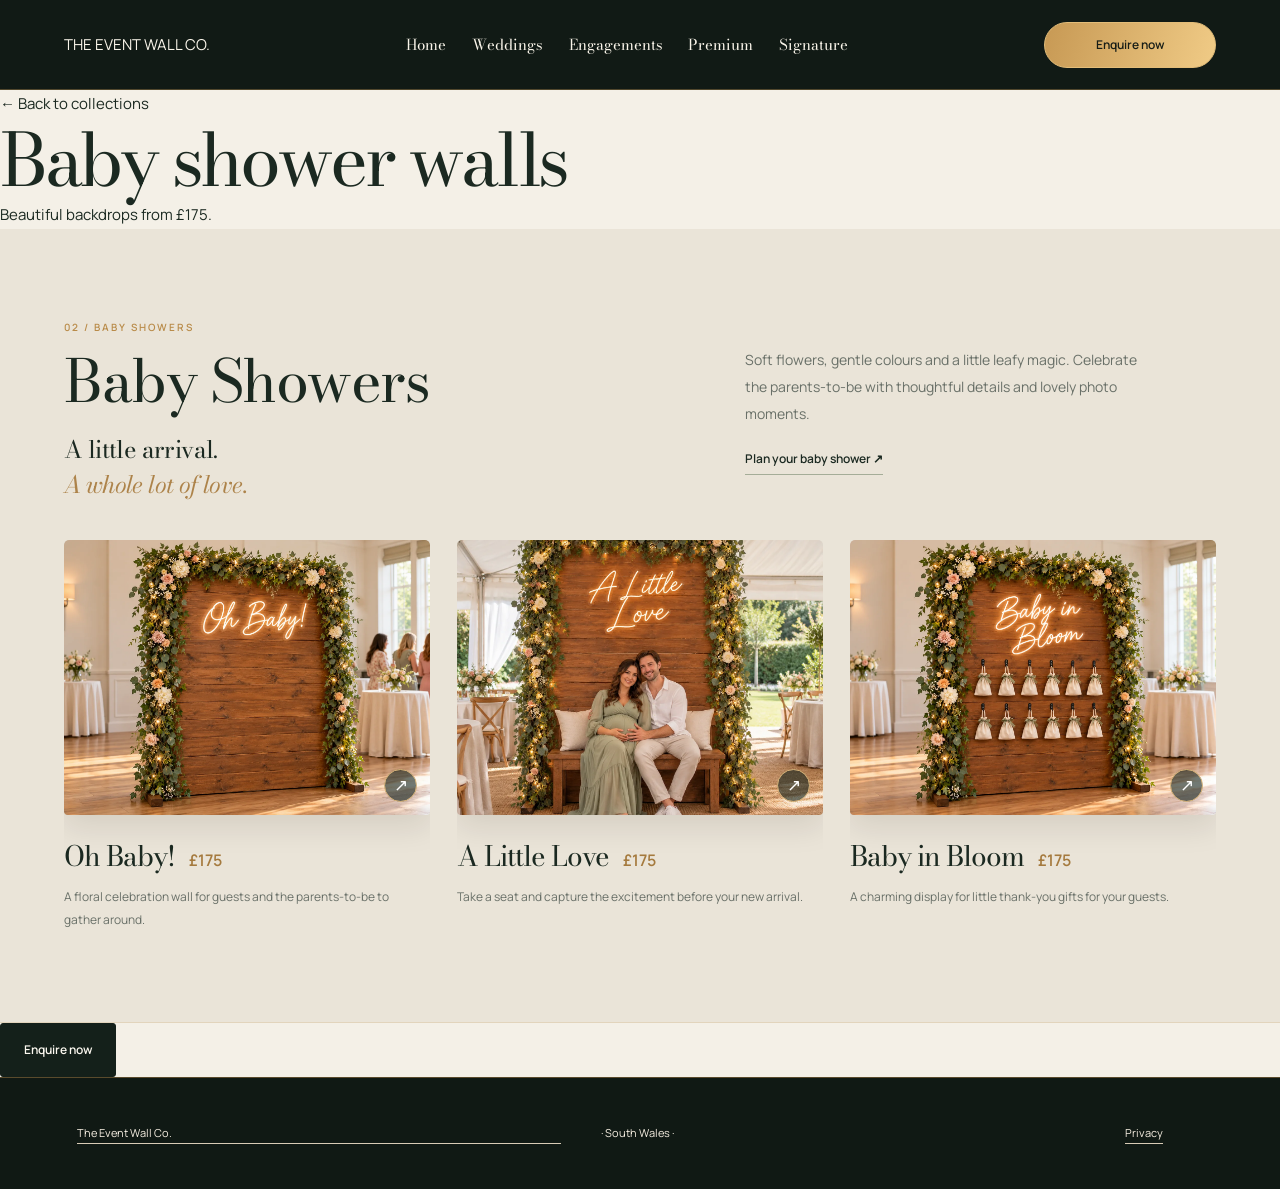
==== baby-showers.html @ c4bf8d91 "Add baby shower collection page" ====
<!DOCTYPE html>
<html lang="en-GB"><head><meta charset="utf-8"><meta name="viewport" content="width=device-width,initial-scale=1"><title>Baby Shower Walls | The Event Wall Co.</title><meta name="description" content="South Wales event decoration and styling. Discover timber celebration backdrops, champagne walls and bench photo corners for weddings, engagements and baby showers."><meta name="theme-color" content="#101714"><meta property="og:title" content="The Event Wall Co"><meta property="og:description" content="A backdrop to your best moments. Explore our celebration wall collection."><meta property="og:type" content="website"><meta property="og:image" content="/assets/champagne-wall.webp"><link rel="icon" href="/favicon.svg" type="image/svg+xml"><link rel="preload" href="/assets/fonts/bodoni-normal.woff2" as="font" type="font/woff2" crossorigin><link rel="preload" href="/assets/fonts/manrope-normal-400.woff2" as="font" type="font/woff2" crossorigin><link rel="stylesheet" href="/fonts.css"><link rel="stylesheet" href="/style.css"><script src="/app.js" defer></script></head>
<body><header><a class="brand" href="/">THE EVENT WALL CO.</a><nav><a href="/">Home</a><a href="/weddings.html">Weddings</a><a href="/engagements.html">Engagements</a><a href="/premium.html">Premium</a><a href="/signature.html">Signature</a></nav><a class="button small" href="/#enquire">Enquire now</a></header><main id="main"><div class="collection-page-heading"><a href="/">← Back to collections</a><h1>Baby shower walls</h1><p>Beautiful backdrops from £175.</p></div><section class="event-section section" id="baby-showers" aria-labelledby="baby-showers-title"><div class="event-intro"><div><p class="eyebrow">02 / BABY SHOWERS</p><h2 id="baby-showers-title">Baby Showers</h2><p class="event-tagline">A little arrival.<br><em>A whole lot of love.</em></p></div><div class="event-description"><p>Soft flowers, gentle colours and a little leafy magic. Celebrate the parents-to-be with thoughtful details and lovely photo moments.</p><a class="text-link occasion-enquire" href="/#enquire" data-occasion="Baby shower">Plan your baby shower <span aria-hidden="true">↗︎</span></a></div></div><div class="occasion-photos"><article class="occasion-card"><button class="photo-button" data-image="oh-baby-backdrop.webp" data-caption="Oh Baby! · Baby Showers design concept" aria-label="Enlarge Oh Baby!"><img src="/assets/oh-baby-backdrop.webp" width="1448" height="1086" loading="lazy" alt="Oh Baby illuminated sign on a floral timber baby shower backdrop"><span class="zoom" aria-hidden="true">↗︎</span></button><h3>Oh Baby! <span class="classic-card-price">£175</span></h3><p>A floral celebration wall for guests and the parents-to-be to gather around.</p></article><article class="occasion-card"><button class="photo-button" data-image="a-little-love-bench.webp" data-caption="A Little Love · Baby Showers design concept" aria-label="Enlarge A Little Love"><img src="/assets/a-little-love-bench.webp" width="1448" height="1086" loading="lazy" alt="Expectant parents seated in front of the A Little Love bench backdrop"><span class="zoom" aria-hidden="true">↗︎</span></button><h3>A Little Love <span class="classic-card-price">£175</span></h3><p>Take a seat and capture the excitement before your new arrival.</p></article><article class="occasion-card"><button class="photo-button" data-image="baby-in-bloom-favour-wall.webp" data-caption="Baby in Bloom · Baby Showers design concept" aria-label="Enlarge Baby in Bloom"><img src="/assets/baby-in-bloom-favour-wall.webp" width="1448" height="1086" loading="lazy" alt="Baby in Bloom timber favour wall with cream bags hanging from hooks"><span class="zoom" aria-hidden="true">↗︎</span></button><h3>Baby in Bloom <span class="classic-card-price">£175</span></h3><p>A charming display for little thank-you gifts for your guests.</p></article></div><p class="swipe-note">Swipe to explore the designs <span aria-hidden="true">→</span></p></section>
<div class="collection-bottom"><a class="button" href="/#enquire">Enquire now</a></div></main><footer><a href="/">The Event Wall Co.</a> · South Wales · <a href="/privacy.html">Privacy</a></footer><dialog id="lightbox" aria-label="Image preview"><button class="close-lightbox">Close ×</button><img id="lightbox-image" alt=""><p id="lightbox-caption"></p></dialog></body></html>
---- fonts.css ----
@font-face{font-family:'Cormorant Garamond';font-style:italic;font-weight:500;font-display:swap;src:url('/assets/fonts/cormorant-italic-500.woff2') format('woff2')}
@font-face{font-family:'Cormorant Garamond';font-style:normal;font-weight:500;font-display:swap;src:url('/assets/fonts/cormorant-normal-500.woff2') format('woff2')}
@font-face{font-family:'Manrope';font-style:normal;font-weight:400;font-display:swap;src:url('/assets/fonts/manrope-normal-400.woff2') format('woff2')}
@font-face{font-family:'Manrope';font-style:normal;font-weight:600;font-display:swap;src:url('/assets/fonts/manrope-normal-600.woff2') format('woff2')}
@font-face{font-family:'Bodoni Moda';font-style:italic;font-weight:400;font-display:swap;src:url('/assets/fonts/bodoni-italic.woff2') format('woff2')}
@font-face{font-family:'Bodoni Moda';font-style:normal;font-weight:400;font-display:swap;src:url('/assets/fonts/bodoni-normal.woff2') format('woff2')}
---- style.css ----
:root{--cream:#faf7f1;--paper:#fffdf9;--green:#233b30;--ink:#293c32;--muted:#657064;--gold:#9a8056;--line:#dedbce;--sage:#eef0e8;--serif:'Bodoni Moda',Georgia,serif;--sans:'Manrope',Arial,sans-serif}*{box-sizing:border-box}html{scroll-behavior:smooth;scroll-padding-top:100px}body{margin:0;color:var(--ink);background:var(--cream);font:15px/1.85 var(--sans);-webkit-font-smoothing:antialiased}h1,h2,h3,p{margin:0}h1,h2,h3{font-family:var(--serif);font-weight:400;line-height:1.14;letter-spacing:-.045em}h1{font-size:clamp(56px,5.7vw,83px)}h2{font-size:clamp(42px,4.3vw,62px)}h3{font-size:29px;letter-spacing:-.035em}em{font-weight:400;color:#6f795c}a{color:inherit;text-decoration:none}button,input,select,textarea{font:inherit}button{cursor:pointer}img{display:block;width:100%;height:100%;object-fit:cover}a,button,input,select,textarea,summary{touch-action:manipulation}a:focus-visible,button:focus-visible,input:focus-visible,select:focus-visible,textarea:focus-visible,summary:focus-visible{outline:2px solid var(--gold);outline-offset:5px}button:disabled{cursor:wait;opacity:.65}[hidden]{display:none!important}.skip{position:absolute;top:-100px;left:10px;padding:12px;background:var(--paper);z-index:20}.skip:focus{top:10px}
header{height:104px;padding:0 5%;display:flex;align-items:center;justify-content:space-between;gap:25px;border-bottom:1px solid var(--line)}.brand{display:inline-flex;flex-direction:column;line-height:1;min-width:145px}.brand-top{font-size:10px;letter-spacing:4.3px;font-weight:600;margin-bottom:8px}.brand-bottom{font:400 28px/1 var(--serif);letter-spacing:.035em}.brand-dot{color:var(--gold)}header nav{display:flex;gap:26px;font-size:12px}header nav a{padding:10px 0;position:relative}header nav a:after{position:absolute;bottom:3px;left:0;content:'';height:1px;background:var(--gold);width:0;transition:width .2s}header nav a:hover:after{width:100%}.button{display:inline-flex;align-items:center;justify-content:space-between;gap:28px;padding:17px 23px;border:1px solid var(--green);background:var(--green);color:var(--paper);font-size:12px;font-weight:600;line-height:1.5;min-height:52px;transition:background .2s,transform .2s}.button:hover{background:#415543;border-color:#415543;transform:translateY(-1px)}.button span{font-size:18px;font-family:Arial,sans-serif}.button.small{padding:13px 18px;min-height:46px;gap:20px}.menu-button{display:none;background:transparent;border:1px solid var(--line);padding:9px 13px;color:var(--ink);font-size:12px}.text-link{font:600 12px/1.8 var(--sans);border:0;border-bottom:1px solid #a5ad98;background:transparent;padding:0 0 4px;display:inline-block}.text-link:hover{color:var(--gold);border-color:var(--gold)}#mobile-nav{padding:12px 6%;border-bottom:1px solid var(--line);background:var(--paper)}#mobile-nav a{display:block;padding:11px 0;border-bottom:1px solid #ede9df;font-size:13px}
.hero{max-width:1600px;margin:auto;display:grid;grid-template-columns:1.04fr 1fr;align-items:center;gap:5%;padding:55px 5% 70px;min-height:720px}.hero-copy{min-width:0}.hero-heading{display:contents}.eyebrow{font:600 10px/1.8 var(--sans);letter-spacing:.18em;color:var(--gold);margin-bottom:22px}.eyebrow span{display:inline-block;background:var(--gold);width:5px;height:5px;border-radius:50%;margin-right:7px;vertical-align:2px}.intro{max-width:475px;margin-top:27px;color:var(--muted);font-size:14px;line-height:1.95}.intro-lead{font-size:16px;line-height:1.7;color:var(--ink);margin-bottom:17px}.hero-actions{display:flex;align-items:center;gap:24px;flex-wrap:wrap;margin-top:28px}.hero-location{font-size:9px;letter-spacing:.17em;color:var(--muted);margin-top:34px}.hero-location span{margin:0 12px;color:var(--gold)}.hero-picture{position:relative;height:620px;padding:10px;border:1px solid #c8bd9f;border-radius:110px 2px 2px 2px}.hero-picture>img{object-position:65% center;border-radius:100px 0 0 0}.image-note{position:absolute;bottom:20px;left:20px;color:#fffdf8;background:#20362bbd;padding:5px 8px;font-size:9px;line-height:1.5}.hero-stamp{position:absolute;bottom:42px;left:-45px;width:152px;height:152px;background:var(--cream);border:1px solid var(--gold);outline:7px solid var(--cream);border-radius:50%;display:flex;flex-direction:column;align-items:center;justify-content:center;text-align:center;font:22px/1.25 var(--serif);transform:rotate(-7deg)}.hero-stamp span{font:600 6px/1 var(--sans);letter-spacing:.13em;color:var(--gold);margin:12px 0}.ribbon{padding:19px 5%;background:var(--green);color:#e6e8dc;display:flex;justify-content:center;align-items:center;gap:45px;font-size:11px;letter-spacing:.04em}.ribbon span:nth-child(even){font-size:20px;color:#c8b589}.occasion-jumps{padding:25px 6%;display:flex;align-items:center;justify-content:center;gap:28px;border-bottom:1px solid var(--line);font-size:12px}.occasion-jumps>span{font-size:9px;letter-spacing:.16em;color:var(--gold);margin-right:8px}.occasion-jumps a{border-bottom:1px solid transparent;padding-bottom:3px}.occasion-jumps a:hover{border-color:var(--gold)}
.section{padding:85px 6%;max-width:1600px;margin:auto}.event-section{border-bottom:1px solid var(--line)}#baby-showers{background:var(--sage);max-width:none}.event-intro{display:grid;grid-template-columns:1.25fr 1fr;gap:8%;align-items:center;margin-bottom:38px}.event-intro .eyebrow{margin-bottom:14px}.event-intro h2{font-size:clamp(45px,4.7vw,67px)}.event-tagline{font:400 24px/1.45 var(--serif);letter-spacing:-.025em;margin-top:19px}.event-description>p{font-size:14px;color:var(--muted);line-height:1.95;max-width:410px}.event-description .text-link{margin-top:21px}.occasion-photos{display:grid;grid-template-columns:repeat(3,minmax(0,1fr));gap:27px}.occasion-card{min-width:0}.photo-button{position:relative;display:block;width:100%;padding:0;border:0;background:#e4e3d9;aspect-ratio:4/3;overflow:hidden;text-align:left}.photo-button img{transition:transform .65s}.photo-button:hover img{transform:scale(1.035)}.zoom{position:absolute;right:13px;bottom:13px;width:33px;height:33px;display:grid;place-items:center;border:1px solid #ffffffaa;color:#fff;background:#233b303b;font:17px Arial;border-radius:50%}.occasion-card h3{font-size:28px;margin-top:23px;line-height:1.3}.occasion-card>p{font-size:12px;line-height:1.9;color:var(--muted);margin-top:12px;max-width:350px}.swipe-note{display:none}.other-events{display:grid;grid-template-columns:1.1fr 1fr;gap:8%;align-items:center}.other-photo .photo-button{aspect-ratio:1.25}.other-copy>p:not(.eyebrow){font-size:14px;color:var(--muted);margin-top:22px}.other-copy .text-link{margin-top:25px}.other-copy p.occasion-footnote{font-size:10px;line-height:1.9}.shared-concept-note{font-size:10px;color:var(--muted);padding:0 6% 24px;max-width:1600px;margin:auto}
.pricing{background:#f0ede4;max-width:none;border-top:1px solid var(--line);border-bottom:1px solid var(--line)}.pricing-heading{text-align:center;max-width:660px;margin:0 auto 45px}.pricing-heading .eyebrow{margin-bottom:20px}.pricing-heading>p:last-child{font-size:14px;color:var(--muted);max-width:475px;margin:24px auto 0}.price-grid{display:grid;grid-template-columns:repeat(3,minmax(0,1fr));gap:20px;max-width:1240px;margin:auto}.price-card{background:var(--cream);padding:34px 28px 28px;border:1px solid #d6ceba;display:flex;align-items:flex-start;flex-direction:column}.price-card .eyebrow{font-size:9px;margin-bottom:20px;letter-spacing:.13em}.price-card h3{font-size:32px}.price{font:400 79px/1.4 var(--serif);letter-spacing:-.06em;margin:8px 0 0}.price>span{font-size:35px;vertical-align:17px;letter-spacing:0;margin-right:7px}.price-card>p:not(.eyebrow):not(.price){font-size:12px;color:var(--muted);margin:5px 0 25px}.price-card .button{width:100%;margin-top:auto;font-size:11px;padding:14px 15px;gap:12px}.price-card.featured{border-color:var(--gold);box-shadow:inset 0 4px 0 var(--gold)}.champagne-package{display:grid;grid-template-columns:1fr 1fr;max-width:1240px;margin:26px auto 0;background:var(--green);color:var(--paper)}.champagne-image{min-height:440px}.champagne-image img{object-position:center}.champagne-copy{padding:40px 45px;align-self:center}.champagne-copy .eyebrow{color:#ccb98b;margin-bottom:18px}.champagne-copy h3{font-size:38px}.champagne-price{font:45px/1.4 var(--serif);margin-top:13px}.champagne-price>span{font:12px var(--sans);color:#c4ccb9;margin-left:10px;letter-spacing:.03em}.champagne-copy ul{padding:15px 0 0;margin:0;list-style:none}.champagne-copy li{font-size:13px;padding:5px 0;color:#e2e6d9}.champagne-copy li:before{content:'✓';margin-right:12px;color:#d8c595}.upgrade-note{font-size:11px;color:#c8d1bf;margin:16px 0 22px}.champagne-copy .button{background:var(--cream);color:var(--green);border-color:var(--cream);font-size:11px;gap:18px}.champagne-copy .button:hover{background:#e2dfd0}.pricing-note{font-size:11px;line-height:1.9;color:var(--muted);max-width:940px;margin:23px auto 0;text-align:center}.power-note{max-width:880px;margin:32px auto 0;display:flex;gap:20px;align-items:center;border-top:1px solid #cfc8b7;padding:24px 10px 0}.power-icon{font:37px var(--serif);color:var(--gold)}.power-note p{font-size:12px;line-height:1.9;color:var(--muted)}.power-note strong{display:block;font-size:13px;font-weight:600;color:var(--ink);margin-bottom:3px}
.details{display:grid;grid-template-columns:1fr 1.1fr;gap:8%}.details>div>p:not(.eyebrow){max-width:350px;color:var(--muted);font-size:13px;margin-top:25px}.faq{border-top:1px solid var(--line)}details{padding:19px 0;border-bottom:1px solid var(--line)}summary{display:flex;align-items:center;justify-content:space-between;gap:20px;list-style:none;font-size:13px;line-height:1.7;cursor:pointer}summary:after{content:'+';font:21px var(--serif);color:var(--gold)}summary::-webkit-details-marker{display:none}details[open] summary:after{content:'−'}details p{padding:13px 24px 0 0;color:var(--muted);font-size:12px;line-height:1.95}
.enquiry{background:var(--green);color:var(--cream);max-width:none;display:grid;grid-template-columns:1fr 1fr;gap:10%}.enquiry .eyebrow{color:#c3ad7f}.enquiry h2{font-size:clamp(43px,4.5vw,65px)}.enquiry h2 em{color:#c5cda9}.enquiry-copy>p:not(.eyebrow){font-size:13px;color:#c6cfbd;max-width:350px;margin-top:25px}.email-link{display:inline-block;color:var(--cream);font-size:17px;border-bottom:1px solid #9cac8b;margin-top:26px;overflow-wrap:anywhere}.social-link{display:block;color:#c6cfbd;font-size:10px;margin-top:30px}.social-link strong{font-weight:400;color:var(--cream);font-size:14px;display:block;margin-top:5px}.enquiry-copy p.enquiry-note{font-size:11px;max-width:300px;margin-top:28px}.form-row{display:grid;grid-template-columns:1fr 1fr;gap:18px}label{display:block;margin-bottom:18px;font-size:12px;line-height:1.8}label>span{font-size:10px;opacity:.75}input,select,textarea{width:100%;margin-top:7px;padding:12px 13px;min-height:48px;line-height:1.5;border:1px solid #6d7d68;border-radius:0;background:#ffffff08;color:var(--paper);font-size:14px}select option{background:var(--cream);color:var(--ink)}textarea{resize:vertical}input::placeholder,textarea::placeholder{color:#c6cebebf}input[type=date]{color-scheme:dark}form .button{width:100%;background:var(--cream);border-color:var(--cream);color:var(--green);margin-top:3px}form .button:hover{background:#e7e5d7}.form-help{font-size:10px;color:#c1ccb8;line-height:1.8;margin-top:14px}.form-help a,#form-fallback a{text-decoration:underline;text-underline-offset:3px}.form-trap{position:absolute!important;left:-10000px!important;width:1px!important;height:1px!important;overflow:hidden!important}#form-status{padding:14px 16px;margin-top:18px;font-size:13px;line-height:1.8;border:1px solid #93a68a;background:#ffffff0c;color:var(--paper)}#form-status.success{border-color:#c0d5a2}#form-status.error{border-color:#e4bd9e}#form-fallback{font-size:12px;margin-top:12px;color:#dbe4d0}
footer{padding:45px 6%;display:grid;grid-template-columns:1fr 1fr auto auto;align-items:center;gap:25px 40px;font-size:11px}footer p{color:var(--muted)}footer p span{font-size:10px}footer>a:not(.brand){border-bottom:1px solid var(--line)}.copyright{font-size:9px;grid-column:4;grid-row:1/3}.footer-contact{grid-column:2;grid-row:2;font-size:10px;overflow-wrap:anywhere}.footer-contact a{border-bottom:1px solid var(--line)}.mobile-enquire{display:none}dialog{border:1px solid #b4a581;background:var(--cream);color:var(--ink);padding:48px 18px 18px;max-width:94vw;width:1100px;max-height:94dvh}dialog::backdrop{background:#10221bea}dialog img{height:auto;max-height:76dvh;object-fit:contain}dialog p{font-size:12px;padding-top:12px}.close-lightbox{position:absolute;right:18px;top:11px;border:0;background:transparent;color:var(--ink);padding:4px;font-size:12px}
@media(min-width:1600px){.occasion-jumps,.ribbon{padding-left:12%;padding-right:12%}}
@media(max-width:1100px){header{gap:18px;padding:0 4%}header nav{gap:17px;font-size:11px}.button.small{font-size:11px;gap:14px}.hero{gap:4%;padding-left:5%;padding-right:5%}.hero-picture{height:650px}.hero h1{font-size:61px}.hero-stamp{width:126px;height:126px;font-size:20px;left:-25px}.hero-actions{gap:18px}.hero-actions .text-link{font-size:11px}.occasion-jumps{gap:19px;font-size:11px}.section{padding:70px 5%}.event-intro h2{font-size:51px}.price-card{padding:28px 20px}.price-card .button{font-size:10px}.champagne-copy{padding:32px}.champagne-copy h3{font-size:31px}.champagne-copy .button{font-size:10px}.occasion-card h3{font-size:26px}}
@media(max-width:1000px){header{height:86px;padding:0 6%}header nav,header>.button{display:none}.menu-button{display:block}}
@media(max-width:760px){
html{scroll-padding-top:25px}body{font-size:14px;padding-bottom:85px}.brand{min-width:130px}.brand-top{font-size:9px;letter-spacing:3.7px}.brand-bottom{font-size:25px}header{height:83px}.section{padding:56px 6%}
h2{font-size:39px;line-height:1.2}h3{font-size:27px}.eyebrow{font-size:9px;letter-spacing:.15em}.hero{display:block;min-height:0;padding:0 0 32px}.hero-picture{display:none}.hero-heading{display:flex;flex-direction:column;justify-content:space-between;min-height:465px;padding:27px 6% 33px;background:linear-gradient(180deg,#15271a66 0%,#15271a0a 30%,#15271a55 58%,#12251beb 100%),url('/assets/champagne-wall.webp') 64% center/cover no-repeat;color:var(--paper)}.hero-heading .eyebrow{font-size:8px;letter-spacing:.13em;color:#f7f4eb;max-width:290px;line-height:1.9;margin:0;text-shadow:0 1px 5px #1a2d20}.hero-heading .eyebrow span{background:#d2c08e}.hero .hero-heading h1{font-size:clamp(39px,10vw,55px);line-height:1.15;letter-spacing:-.05em;margin-top:185px;text-shadow:0 2px 12px #0005}.hero-heading h1 em{color:#e1dfc5}.intro{margin:26px 6% 0;max-width:none;font-size:13px;line-height:1.95}.intro-lead{font-size:15px;line-height:1.8;margin-bottom:16px}.hero-actions{margin:25px 6% 0;gap:21px}.button{font-size:12px;padding:16px 21px;min-height:52px}.hero-actions .text-link{font-size:11px}.hero-location{margin:26px 6% 0;font-size:8px;letter-spacing:.12em}.ribbon{padding:17px 6%;gap:15px;font-size:9px;letter-spacing:0;justify-content:center}.ribbon span:nth-child(n+4){display:none}.ribbon span:nth-child(even){font-size:16px}.occasion-jumps{padding:22px 6%;justify-content:flex-start;gap:11px 18px;flex-wrap:wrap;font-size:11px}.occasion-jumps>span{flex:0 0 100%;font-size:8px;margin:0}.occasion-jumps a{padding:2px 0;border-bottom:1px solid #c7c6b5}
.event-intro{display:block;margin-bottom:26px}.event-intro h2{font-size:43px;line-height:1.18}.event-tagline{font-size:22px;margin-top:16px;line-height:1.45}.event-description>p{font-size:13px;margin-top:21px;line-height:1.9}.event-description .text-link{font-size:11px;margin-top:18px}.occasion-photos{display:flex;gap:15px;overflow-x:auto;scroll-snap-type:x mandatory;padding-bottom:14px;scrollbar-width:thin;scrollbar-color:#9b987c transparent}.occasion-card{flex:0 0 91%;scroll-snap-align:start}.occasion-card .photo-button{aspect-ratio:4/3}.occasion-card h3{font-size:27px;margin-top:19px;line-height:1.3}.occasion-card>p{font-size:12px;margin-top:12px}.swipe-note{display:block;font-size:9px;color:var(--muted);margin-top:11px}.swipe-note span{margin-left:8px}.other-events{display:flex;flex-direction:column;align-items:stretch;gap:30px}.other-photo .photo-button{aspect-ratio:4/3}.other-copy>p:not(.eyebrow){font-size:13px}.other-copy p.occasion-footnote{font-size:10px}.shared-concept-note{padding:0 6% 23px;font-size:9px}
.pricing-heading{text-align:left;margin-bottom:31px}.pricing-heading h2{font-size:38px;line-height:1.2}.pricing-heading .eyebrow{font-size:8px}.pricing-heading>p:last-child{font-size:13px;line-height:1.9;margin-top:23px}.price-grid{grid-template-columns:1fr;gap:15px}.price-card{padding:25px;display:grid;grid-template-columns:1fr auto;gap:0 18px;align-items:center}.price-card .eyebrow{grid-column:1/-1;font-size:8px;margin-bottom:12px}.price-card h3{font-size:28px;grid-column:1}.price-card .price{grid-column:2;grid-row:2/4;font-size:58px;line-height:1.3;margin:0}.price>span{font-size:25px;vertical-align:10px;margin-right:3px}.price-card>p:not(.eyebrow):not(.price){grid-column:1;font-size:11px;margin:10px 0 19px}.price-card .button{grid-column:1/-1;font-size:11px;min-height:48px;padding:13px 16px}.champagne-package{grid-template-columns:1fr;margin-top:24px}.champagne-image{min-height:0;aspect-ratio:4/3}.champagne-copy{padding:28px 25px}.champagne-copy h3{font-size:30px}.champagne-copy .eyebrow{font-size:8px}.champagne-price{font-size:41px}.champagne-copy .button{font-size:11px;width:100%;padding:15px;gap:14px}.champagne-copy li{font-size:12px}.upgrade-note{font-size:11px}.pricing-note{text-align:left;font-size:10px;margin-top:21px}.power-note{gap:15px;align-items:flex-start;padding:22px 0 0;margin-top:25px}.power-note p{font-size:11px}.power-note strong{font-size:12px}.power-icon{font-size:28px}
.details{grid-template-columns:1fr;gap:29px}.details>div>p:not(.eyebrow){font-size:12px;margin-top:22px}summary{font-size:12px}details p{font-size:12px;line-height:1.9}.enquiry{grid-template-columns:1fr;gap:34px}.enquiry h2{font-size:42px;line-height:1.16}.enquiry-copy>p:not(.eyebrow){font-size:13px;max-width:none}.email-link{font-size:16px}.enquiry-copy p.enquiry-note{font-size:11px}.form-row{grid-template-columns:1fr;gap:0}label{font-size:12px}input,select,textarea{font-size:16px;min-height:50px}.form-help{font-size:10px}.form-help a{white-space:nowrap}#form-status{font-size:12px}footer{grid-template-columns:1fr 1fr;padding:35px 6%;gap:24px;font-size:10px}.copyright{grid-column:2;grid-row:2;font-size:8px}.footer-contact{grid-column:1/-1;grid-row:3;font-size:10px}.mobile-enquire{position:fixed;z-index:15;bottom:0;left:0;right:0;display:flex;align-items:center;justify-content:space-between;gap:20px;padding:12px 6% calc(12px + env(safe-area-inset-bottom));background:#faf7f1f7;border-top:1px solid #c9bfaa;box-shadow:0 -5px 25px #243b300b}.mobile-enquire>a:first-child{display:block;line-height:1.5}.mobile-enquire>a:first-child span{display:block;font-size:9px;color:var(--muted)}.mobile-enquire strong{display:block;font-size:13px;font-weight:600}.mobile-enquire .button{font-size:11px;min-height:43px;padding:12px 20px;gap:25px}.mobile-enquire .button span{font-size:17px}dialog{padding:45px 12px 14px}dialog p{font-size:10px}
}
@media(prefers-reduced-motion:reduce){html{scroll-behavior:auto}*{transition:none!important}}
@media(min-width:1101px){.hero h1{font-size:clamp(56px,5.1vw,74px)}}
@media(max-width:760px){html{scroll-padding-bottom:110px}#form-status,form .button{scroll-margin-bottom:110px}}

.footer-privacy{font-size:10px;grid-column:3;grid-row:2}.footer-privacy a{border-bottom:1px solid var(--line)}.privacy-page{padding-bottom:0}.privacy-content{max-width:940px;padding-top:65px}.privacy-content h1{font-size:clamp(45px,6vw,72px)}.privacy-date{margin-top:20px;color:var(--muted);font-size:12px}.privacy-content section{margin:35px 0}.privacy-content h2{font-size:29px;letter-spacing:-.025em;margin-bottom:15px}.privacy-content p{font-size:14px;line-height:1.95;margin-top:12px}.privacy-content a:not(.button){text-decoration:underline;text-underline-offset:3px;overflow-wrap:anywhere}.privacy-page footer{display:flex;flex-wrap:wrap;justify-content:space-between;border-top:1px solid var(--line)}@media(max-width:760px){.footer-privacy{grid-column:1;grid-row:2}.privacy-content{padding-top:40px}.privacy-content p{font-size:13px}.privacy-page header .text-link{font-size:10px}}

/* Optional enhanced standard-wall collection */
.styling-upgrades{margin:44px 0 38px;padding:clamp(26px,4vw,56px);background:#f1eee7;border:1px solid #dcd6c9}.styling-heading{max-width:740px}.styling-heading h3{font-family:var(--serif,Georgia,serif);font-weight:400;font-size:clamp(32px,4vw,54px);line-height:1.1;margin:12px 0 18px;color:#203a30}.styling-heading>p:not(.eyebrow){font-size:14px;line-height:1.85;color:#4d5950}.styling-heading .styling-surcharge{margin:20px 0 0;color:#243c30}.styling-surcharge strong{font-family:Georgia,serif;font-size:32px;font-weight:400}.styling-options{display:grid;grid-template-columns:repeat(4,minmax(0,1fr));gap:14px;margin:30px 0}.styling-option{min-width:0;background:#faf8f3;padding:20px 17px 22px;border:1px solid #ded9cf;min-height:195px}.styling-sample{display:flex;align-items:center;justify-content:center;width:60px;height:60px;margin-bottom:18px;border-radius:50%;font-size:29px;background:#e8dfd2;color:#79674c}.styling-option.feather .styling-sample{background:linear-gradient(135deg,#fff,#e8ddd2)}.styling-option.greenery .styling-sample{background:linear-gradient(135deg,#526f55,#a8bea0);color:#fff}.styling-option.white .styling-sample{background:#fff}.styling-option.shimmer .styling-sample{background:linear-gradient(135deg,#aa7a32,#f8e5a4)}.styling-option.floral .styling-sample{background:linear-gradient(135deg,#e2a8b1,#f4dfe0)}.styling-option.pampas .styling-sample{background:linear-gradient(135deg,#b5a083,#e4d5b7)}.styling-option.black .styling-sample{background:linear-gradient(135deg,#1a1b1b,#665338);color:#f4d98e}.styling-option h4{font-family:Georgia,serif;font-weight:400;font-size:20px;margin:0 0 8px;color:#203a30}.styling-option p{font-size:12px;line-height:1.65;color:#64675f;margin:0}.styling-examples{font-size:12px;line-height:1.8;color:#50574d;max-width:780px;margin:0 0 24px}@media(max-width:900px){.styling-options{grid-template-columns:repeat(2,minmax(0,1fr))}}@media(max-width:540px){.styling-upgrades{margin:28px 0;padding:24px 18px}.styling-options{gap:9px}.styling-option{padding:15px 12px;min-height:190px}.styling-option h4{font-size:18px}.styling-option p{font-size:11px}.styling-sample{width:48px;height:48px;margin-bottom:14px}}

/* Premium designs sit alongside the original occasion designs */
.premium-design{position:relative}.premium-design h3{display:flex;align-items:baseline;justify-content:space-between;gap:12px}.premium-price{font-family:inherit;font-size:17px;color:#315443;white-space:nowrap}.premium-design .text-link{display:inline-block;margin-top:14px;font-size:11px}.celebration-premium{grid-column:1/-1;max-width:560px;margin:30px auto 0;width:100%}.premium-design .photo-button img{object-fit:cover}@media(max-width:760px){.celebration-premium{margin:25px 0 0;max-width:100%}}


/* Premium collection: full-size original photos in their native proportions. */
.premium-collection{padding-top:95px;padding-bottom:100px;background:#f3f1eb}
.premium-collection .event-intro{margin-bottom:42px}
.premium-gallery{display:flex;gap:24px;overflow-x:auto;scroll-snap-type:x mandatory;scroll-padding-inline:24px;padding:0 0 22px;scrollbar-width:thin;scrollbar-color:#8f9487 transparent;align-items:flex-start}
.premium-gallery .occasion-card{flex:0 0 clamp(290px,32vw,430px);min-width:0;scroll-snap-align:start}
.premium-gallery .occasion-card .photo-button{display:block;position:relative;width:100%;height:auto;aspect-ratio:auto;overflow:hidden;background:transparent;padding:0;border:0}
.premium-gallery .occasion-card .photo-button::before{content:none}
.premium-gallery .occasion-card .photo-button img{display:block;width:100%;height:auto;max-height:none;aspect-ratio:auto;object-fit:initial;object-position:center;transform:none;background:none}
.premium-gallery .occasion-card .photo-button:hover img{transform:none}
.premium-gallery .occasion-card h3{display:flex;align-items:baseline;justify-content:space-between;gap:12px;font-size:clamp(25px,2.4vw,34px);margin-top:20px}
.premium-gallery .premium-price{font-size:20px;white-space:nowrap}
.premium-gallery .occasion-card>p{max-width:none;font-size:13px;line-height:1.65}
.premium-gallery .premium-enquire{display:inline-block;margin-top:18px;font-size:12px}
.premium-collection .swipe-note{margin-top:8px}
@media(max-width:760px){.premium-collection{padding-top:65px;padding-bottom:70px}.premium-gallery{gap:16px;scroll-padding-inline:0}.premium-gallery .occasion-card{flex:0 0 88%;scroll-snap-align:start}.premium-gallery .occasion-card h3{font-size:27px}.premium-gallery .premium-price{font-size:19px}}

/* Equal-height premium gallery: each complete source image is fitted, not cropped. */
.premium-gallery{align-items:stretch}
.premium-gallery .occasion-card{display:flex;flex-direction:column}
.premium-gallery .occasion-card .photo-button{height:clamp(350px,38vw,540px);aspect-ratio:auto;display:flex;align-items:center;justify-content:center;background:#eae5dc;overflow:hidden}
.premium-gallery .occasion-card .photo-button img{display:block;width:100%;height:100%;object-fit:contain;object-position:center;max-height:none}
.premium-gallery .occasion-card .photo-button::before{content:none}
@media(max-width:760px){.premium-gallery .occasion-card .photo-button{height:440px}}

/* 2026 luxury brand refresh: restrained midnight, champagne gold and cinematic imagery */
:root{--cream:#f7f3eb;--paper:#fffaf3;--green:#1c2725;--ink:#242822;--muted:#64675e;--gold:#b28a4e;--line:#ddd3c3;--sage:#eee9df}
header{background:#17211e;color:#f9f2e6;border-bottom:1px solid #b28a4e55}.brand-top{color:#d9bd87}.brand-bottom{letter-spacing:.075em}.brand-dot{color:#d9bd87}header nav a:after{background:#d9bd87}header .button{background:#c49a59;color:#191c18;border-color:#c49a59}header .button:hover{background:#e0b877;border-color:#e0b877}.menu-button{color:#f9f2e6;border-color:#b28a4e88}
.hero{background:linear-gradient(125deg,#182420 0%,#25352e 48%,#344033 100%);color:#f8f2e8;max-width:none;padding-left:max(5%,calc((100vw - 1440px)/2));padding-right:max(5%,calc((100vw - 1440px)/2))}.hero h1{letter-spacing:-.035em}.hero em{color:#d7b47a}.hero .intro,.hero .hero-location{color:#d7d7c9}.hero .intro-lead{color:#f8f2e8}.hero .eyebrow{color:#d7b47a}.hero .button{background:#c49a59;border-color:#c49a59;color:#19231e}.hero .button:hover{background:#e0b877}.hero .text-link{color:#f9f2e6;border-color:#d7b47a}.hero-picture{border-color:#c49a59;border-radius:4px;padding:6px;box-shadow:0 28px 70px #050e0b65}.hero-picture>img{border-radius:2px}.hero-stamp{background:#f8f2e8;color:#23332b;outline-color:#f8f2e8}.image-note{background:#13201bd9}
.ribbon{background:#131d1a;color:#f2e9d9;border-top:1px solid #b28a4e77;border-bottom:1px solid #b28a4e77}.ribbon span:nth-child(even){color:#d7b47a}.occasion-jumps{background:#f0e9dd}.section{scroll-margin-top:70px}.event-intro h2{letter-spacing:-.025em}.occasion-card .photo-button{box-shadow:0 12px 30px #20160e1a}.occasion-card h3{letter-spacing:-.025em}.occasion-card .photo-button img{transition:transform .65s,filter .65s}.occasion-card .photo-button:hover img{filter:saturate(1.08);transform:scale(1.035)}
#signature-collection{background:linear-gradient(155deg,#18221f,#25302a);color:#fbf4e8;max-width:none;border-bottom:1px solid #b28a4e55}#signature-collection .eyebrow,#signature-collection .event-tagline em{color:#d6b37a}#signature-collection .event-description>p,#signature-collection .occasion-card>p{color:#e0ded4}#signature-collection .occasion-card{background:#fffaf3;color:#263028;padding-bottom:18px;border:1px solid #d2b58255}#signature-collection .occasion-card h3,#signature-collection .occasion-card>p,#signature-collection .occasion-card .occasion-enquire{margin-left:17px;margin-right:17px}#signature-collection .occasion-card>p{color:#5d6159}#signature-collection .occasion-card .photo-button{aspect-ratio:1/1}#signature-collection .occasion-card .text-link{color:#75542a;border-color:#b28a4e}#signature-collection .swipe-note{color:#e0ded4}
.pricing{background:#ede5d7}.button{border-radius:3px}.occasion-card .zoom{background:#14241f99;border-color:#d7b47a}
@media(max-width:800px){.hero{padding-left:6%;padding-right:6%}#signature-collection{padding-left:6%;padding-right:6%}}

/* Premium gallery mobile photo fix: remove contain letterboxing/white rails. */
.premium-gallery .occasion-card .photo-button{background:#e8e2d7;overflow:hidden;border:0;isolation:isolate}
.premium-gallery .occasion-card .photo-button img{width:100%;height:100%;object-fit:cover;object-position:center;transform:scale(1.015);transition:transform .45s ease}
.premium-gallery .occasion-card .photo-button:hover img{transform:scale(1.045)}
.premium-gallery .occasion-card{overflow:hidden}
@media(max-width:800px){.premium-gallery{gap:20px;scroll-padding-inline:6px}.premium-gallery .occasion-card{flex:0 0 86%}.premium-gallery .occasion-card .photo-button{height:clamp(360px,125vw,540px)}.premium-gallery .occasion-card .photo-button img{object-fit:cover;object-position:center;transform:scale(1.025)}}

/* Editorial premium collection — cinematic, accessible, mobile-first */
.premium-collection{position:relative;isolation:isolate;background:#101714;color:#f9f3e9;padding-top:100px;padding-bottom:105px;overflow:hidden}
.premium-collection::before{content:"";position:absolute;inset:0;z-index:-2;background:linear-gradient(90deg,#101714ef,#101714d9),url('/IMG_5458.jpeg') center 35%/cover no-repeat;filter:saturate(.8)}
.premium-collection::after{content:"";position:absolute;inset:0;z-index:-1;background:radial-gradient(ellipse at 70% 10%,#a67d3838,transparent 52%)}
.premium-collection .eyebrow{color:#e3bd79;letter-spacing:.24em}
.premium-collection .event-intro{align-items:end;gap:7%;margin-bottom:42px}
.premium-collection .event-intro h2{font-size:clamp(49px,6vw,90px);color:#fff8ee;line-height:1.03}
.premium-collection .event-tagline{color:#f0dfc1}
.premium-collection .event-tagline em{color:#dfbb7c}
.premium-collection .event-description>p{color:#e0d8c9;max-width:510px}
.premium-collection .event-description .text-link{color:#efc988;border-bottom-color:#efc988}
.premium-gallery{gap:15px;padding:0 0 28px;align-items:stretch;scrollbar-color:#c49a59 #27312b;scroll-padding-inline:0}
.premium-gallery .occasion-card{flex:0 0 clamp(260px,27vw,365px);display:flex;flex-direction:column;min-width:0;overflow:hidden;background:linear-gradient(#1c2621,#111915);border:1px solid #bd9b5a70;border-radius:7px;box-shadow:0 16px 42px #0008;padding-bottom:20px}
.premium-gallery .occasion-card .photo-button{height:clamp(310px,32vw,420px);flex:0 0 auto;background:#19211c;border:0;border-radius:0;box-shadow:none;overflow:hidden}
.premium-gallery .occasion-card .photo-button img{width:100%;height:100%;object-fit:cover;object-position:center;transform:scale(1.005)}
.premium-gallery .occasion-card .photo-button:hover img{transform:scale(1.035)}
.premium-gallery .occasion-card .photo-button::after{content:"";position:absolute;inset:auto 0 0;height:25%;background:linear-gradient(transparent,#11191580);pointer-events:none}
.premium-gallery .occasion-card h3{color:#fff9ed;display:flex;align-items:baseline;gap:8px;justify-content:space-between;font-size:clamp(24px,2vw,30px);line-height:1.18;margin:21px 16px 0}
.premium-gallery .premium-price{color:#e4c17e;font-size:23px;font-family:var(--serif);font-weight:500}
.premium-gallery .occasion-card>p{color:#e0d8c9;font-size:12px;line-height:1.7;margin:12px 16px 18px;max-width:none;flex:1}
.premium-gallery .premium-enquire{margin:0 16px!important;padding:11px 16px;border:1px solid #d7b06a;background:linear-gradient(120deg,#c79b59,#edcb8b);color:#172019!important;font-size:12px;font-weight:700;text-align:center;display:block!important;border-radius:3px;text-decoration:none}
.premium-gallery .premium-enquire:hover{background:#f5dba5;color:#172019}
.premium-collection .swipe-note,.premium-collection .occasion-footnote{color:#d4cabb}
.premium-gallery .zoom{border-color:#e7c789;color:#fff}
@media(max-width:800px){.premium-collection{padding:68px 6% 78px}.premium-collection .event-intro{display:block;margin-bottom:28px}.premium-collection .event-intro h2{font-size:clamp(43px,11vw,66px)}.premium-collection .event-description{margin-top:25px}.premium-gallery{gap:14px;margin-right:-6vw;padding-right:6vw;scroll-padding-inline:0}.premium-gallery .occasion-card{flex:0 0 min(82vw,370px)}.premium-gallery .occasion-card .photo-button{height:clamp(330px,105vw,450px)}.premium-gallery .occasion-card h3{font-size:25px}.premium-gallery .premium-price{font-size:22px}}
@media(prefers-reduced-motion:reduce){.premium-gallery .occasion-card .photo-button img{transition:none}}

/* SITE-WIDE LUXURY ART DIRECTION — cohesive editorial treatment */
:root{--cream:#f4f0e7;--paper:#fcf8f0;--green:#14201a;--ink:#1b2921;--muted:#697068;--gold:#c49a59;--line:#d8cbb6;--sage:#eee9dd}
body{background:#f4f0e7;color:#1b2921}
header{height:90px;position:relative;z-index:12;background:#111a15;color:#faf5ea;border-bottom:1px solid #c49a595c;padding:0 5%}
header .brand-top{color:#e5c88d;letter-spacing:.32em}
header .brand-bottom{font-size:30px;letter-spacing:.045em}
header nav{gap:clamp(12px,2vw,30px);align-items:center}
header nav a{font-family:var(--serif);font-size:15px;letter-spacing:0}
header .button.small{background:linear-gradient(105deg,#c79954,#f0cb86);color:#171d17;border-color:#e3bd79;border-radius:40px;min-width:172px;justify-content:center}
header .button.small:hover{background:#f0d49d}
#mobile-nav{background:#151e19;color:#f7efdf;border-bottom:1px solid #c49a5960}
#mobile-nav a{border-color:#ffffff21}
.hero{max-width:none;min-height:660px;position:relative;isolation:isolate;overflow:hidden;grid-template-columns:minmax(0,1.03fr) minmax(0,.97fr);padding:75px max(5%,calc((100vw - 1440px)/2)) 85px;gap:6%;background:#121b15;color:#fdf5e9}
.hero::before{content:"";position:absolute;z-index:-2;inset:0;background:linear-gradient(90deg,#0b110df2 0%,#111912df 52%,#0d130e75 100%),url('/IMG_5458.jpeg') center/cover no-repeat;filter:saturate(.8)}
.hero::after{content:"";position:absolute;z-index:-1;inset:0;background:radial-gradient(circle at 72% 40%,#b17d3835,transparent 48%)}
.hero h1{font-size:clamp(55px,5.9vw,92px);line-height:1.04;letter-spacing:-.045em;color:#fffaf0}
.hero h1 em{color:#e6bd79}
.hero .eyebrow{color:#e9c37d;letter-spacing:.23em}
.hero .intro{color:#eee3d1;font-size:14px}
.hero .intro-lead{color:#fff7e8;font-family:var(--serif);font-size:clamp(20px,2vw,29px);line-height:1.3}
.hero .hero-location{color:#d5c6ad}
.hero .button{border-radius:40px;background:linear-gradient(105deg,#c79954,#f0cb86);border-color:#e4c07e;color:#1b201a;padding:17px 28px}
.hero .text-link{color:#f5e7cb;border-color:#d5af73}
.hero-picture{height:min(590px,49vw);min-height:440px;border:1px solid #c69d5d;border-radius:6px;padding:6px;box-shadow:0 20px 70px #0008}
.hero-picture>img{border-radius:3px;object-position:center}
.hero-stamp{background:#faf1df;color:#263429;border-color:#c69d5d;outline-color:#faf1df}
.ribbon{background:#101713;color:#e9dcc7;border-block:1px solid #b8905070}
.occasion-jumps{background:#1a261e;color:#f8f0e1;border-bottom:1px solid #c49a5966}
.occasion-jumps>span{color:#dcb67b}
.occasion-jumps a:hover{color:#e7bf7c}
.section{max-width:none;padding:clamp(65px,7vw,115px) max(5%,calc((100vw - 1440px)/2))}
.event-intro h2,.pricing-heading h2,.details h2{font-size:clamp(44px,4.6vw,74px);line-height:1.08}
.event-intro .eyebrow,.pricing .eyebrow,.details .eyebrow{color:#b98b49;letter-spacing:.2em}
.event-tagline em,.pricing-heading em,.details em{color:#ad834a}
.event-section{border-bottom:1px solid #c49a5938}
#weddings,#engagement-parties,#other-celebrations{background:#f8f3ea}
#baby-showers{background:#eae4d8}
.occasion-card{border-radius:5px;overflow:hidden}
.occasion-card .photo-button{border-radius:4px;overflow:hidden}
.occasion-card .photo-button img{object-fit:cover}
.occasion-card h3{letter-spacing:-.035em}
.occasion-card .text-link{color:#8c6538;border-color:#b99257}
#signature-collection{background:linear-gradient(115deg,#111a15,#263027);padding-top:95px;padding-bottom:95px}
#signature-collection .event-intro h2{color:#fff6e8}
#signature-collection .event-description>p{color:#e9e0d1}
#signature-collection .signature-card{background:#f9f3e8;color:#1d2a20;border:1px solid #b8905060;border-radius:5px;box-shadow:0 15px 38px #0005}
#signature-collection .signature-card h3{color:#19241d}
#signature-collection .signature-card .photo-button{border-radius:0}
#signature-collection .signature-card .occasion-enquire{color:#74512a}
.pricing{background:#eae1d1}
.price-card{background:#fcf8f0;border:1px solid #c4a67575;box-shadow:0 12px 30px #3a281018}
.price-card.featured{border-color:#a47d42}
.price-card .button,.champagne-package .button{background:#1b2b22;color:#fff6e8;border-color:#1b2b22}
.champagne-package{background:#fcf8f0;border:1px solid #c4a67575}
.details{background:#f7f2e9}
#enquire{background:#1a261e;color:#fff6e9}
#enquire .eyebrow{color:#e6bd79}
#enquire h2,#enquire h3{color:#fff7e9}
#enquire p{color:#e2d8c7}
#enquire form{background:#faf5eb;color:#263128;border:1px solid #c4a67575}
#enquire form p,#enquire form label{color:#263128}
#enquire .button{background:#c79d5d;color:#172018;border-color:#c79d5d}
footer{background:#101914;color:#f8f0e3;border-top:1px solid #b88c4d70}
footer a:hover{color:#eac68c}
.mobile-enquire{background:#faf4e9;border-top:1px solid #b88c4d80}
.mobile-enquire .button{background:#1a2b22;color:#f9f2e5}
@media(max-width:1050px){header nav{gap:12px}header nav a{font-size:12px}}
@media(max-width:800px){header{height:76px;padding:0 6%}header .brand-bottom{font-size:25px}.hero{display:flex;flex-direction:column;padding:65px 6% 68px;gap:30px;min-height:0}.hero h1{font-size:clamp(49px,10.6vw,74px)}.hero-picture{width:100%;height:460px;min-height:0;max-height:72vh}.hero-stamp{width:105px;height:105px;left:8px;bottom:30px;font-size:15px}.hero-stamp span{font-size:5px;margin:7px 0}.section{padding:65px 6%}.occasion-jumps{justify-content:flex-start;overflow-x:auto;white-space:nowrap}.ribbon{gap:15px;flex-wrap:wrap}.premium-collection{padding:68px 6% 78px!important}#signature-collection{padding:70px 6%}}
@media(max-width:480px){.hero-picture{height:370px}.hero h1{font-size:clamp(43px,11vw,58px)}.hero .hero-actions{gap:15px}.hero .button{width:100%}.hero-stamp{display:none}}

/* Premium gallery: display complete designs without magnification or cropping. */
.premium-gallery .occasion-card .photo-button{position:relative;overflow:hidden;background:#151e19!important;isolation:isolate}
.premium-gallery .occasion-card .photo-button img{display:block!important;position:static!important;inset:auto!important;width:100%!important;height:100%!important;max-width:100%!important;object-fit:contain!important;object-position:center!important;transform:none!important;transform-origin:center!important}
.premium-gallery .occasion-card .photo-button:hover img{transform:none!important}
@media(max-width:800px){.premium-gallery .occasion-card .photo-button img,.premium-gallery .occasion-card .photo-button:hover img{object-fit:contain!important;transform:none!important}}

/* Clear, compact wall prices after retiring the old three-column package cards. */
.classic-price-summary{margin-top:24px;padding:22px 26px;border:1px solid #c49a5970;background:#faf5eb;color:#1b2921;border-radius:5px}
.classic-price-summary p{margin:0 0 8px;line-height:1.7}.classic-price-summary p:last-child{margin-bottom:0;font-size:13px;color:#62695f}
.event-section .occasion-card h3 .classic-card-price{display:inline-block;margin-left:8px;font:600 16px/1.4 var(--sans);letter-spacing:0;color:#a57a3e;white-space:normal}
@media(max-width:760px){.classic-price-summary{padding:18px}.event-section .occasion-card h3 .classic-card-price{font-size:14px}}
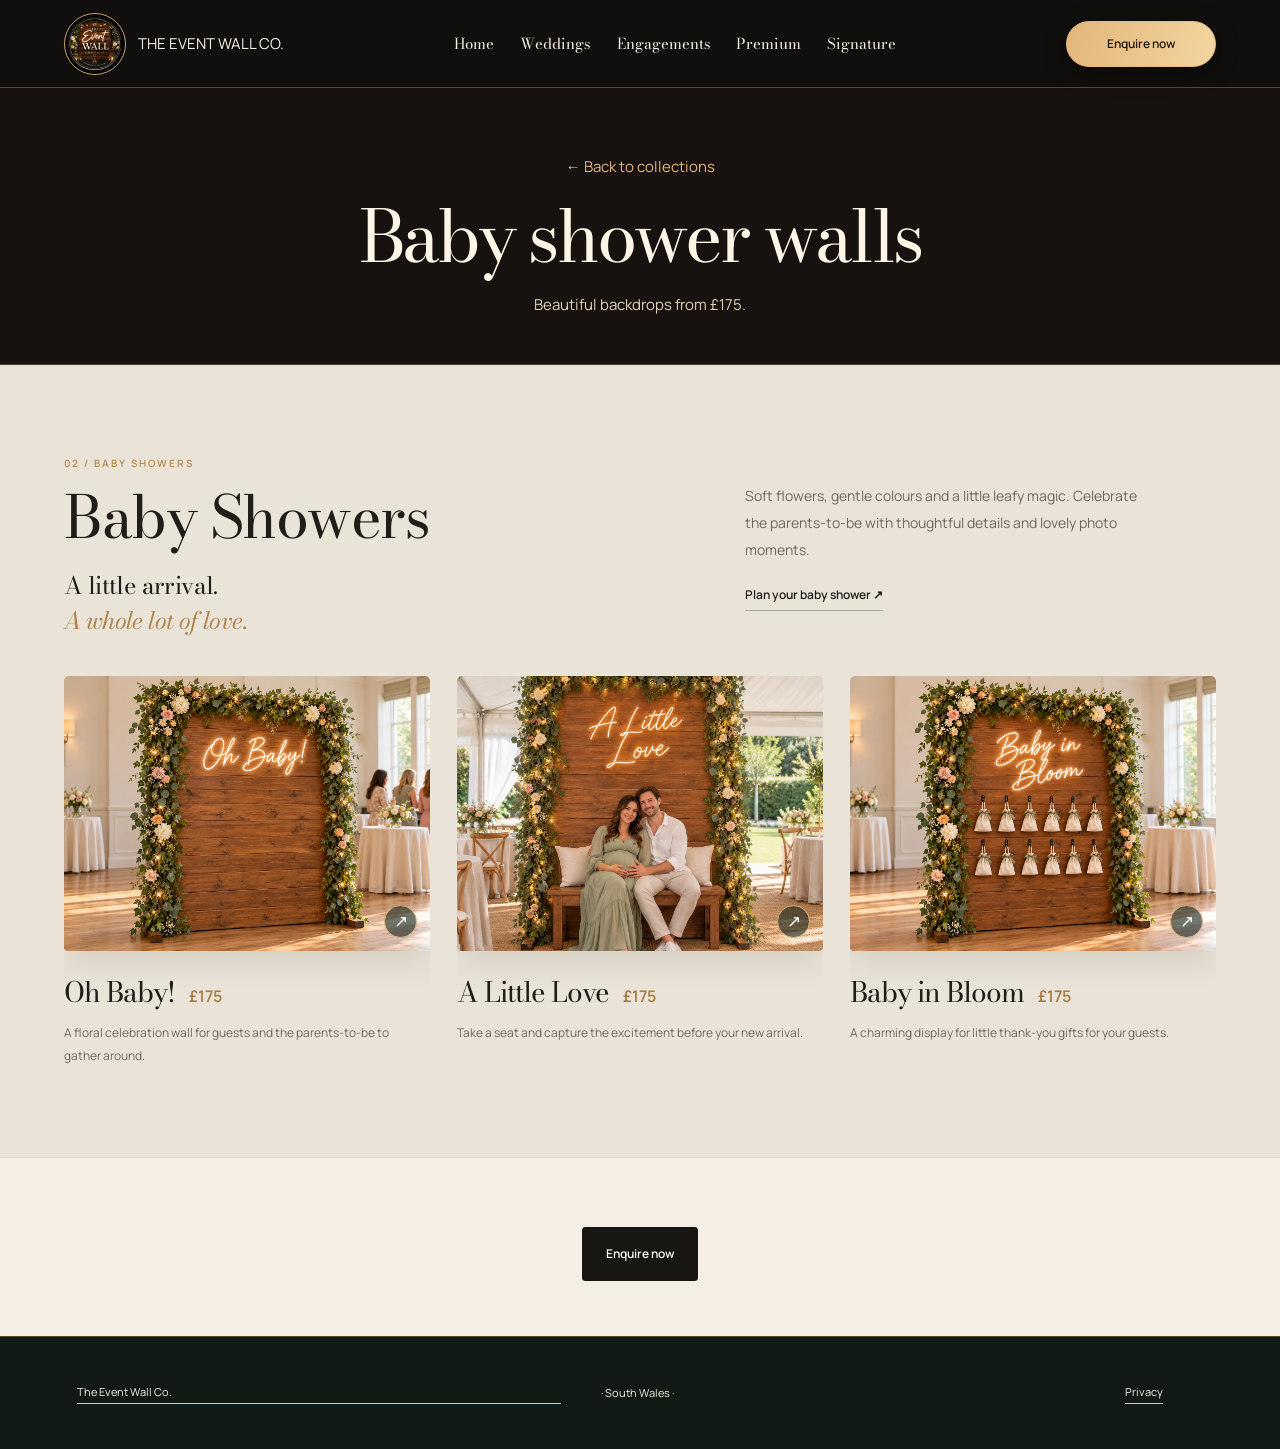
==== commit f244a3c3: "Improve SEO metadata for baby-showers.html" ====
--- a/baby-showers.html
+++ b/baby-showers.html
@@ -1,4 +1,4 @@
 <!DOCTYPE html>
-<html lang="en-GB"><head><meta charset="utf-8"><meta name="viewport" content="width=device-width,initial-scale=1"><title>Baby Shower Walls | The Event Wall Co.</title><meta name="description" content="South Wales event decoration and styling. Discover timber celebration backdrops, champagne walls and bench photo corners for weddings, engagements and baby showers."><meta name="theme-color" content="#101714"><meta property="og:title" content="The Event Wall Co"><meta property="og:description" content="A backdrop to your best moments. Explore our celebration wall collection."><meta property="og:type" content="website"><meta property="og:image" content="/assets/champagne-wall.webp"><link rel="icon" href="/favicon.svg" type="image/svg+xml"><link rel="preload" href="/assets/fonts/bodoni-normal.woff2" as="font" type="font/woff2" crossorigin><link rel="preload" href="/assets/fonts/manrope-normal-400.woff2" as="font" type="font/woff2" crossorigin><link rel="stylesheet" href="/fonts.css"><link rel="stylesheet" href="/style.css"><script src="/app.js" defer></script></head>
+<html lang="en-GB"><head><meta charset="utf-8"><meta name="viewport" content="width=device-width,initial-scale=1"><title>Baby Shower Backdrop Hire South Wales | The Event Wall Co.</title><meta name="description" content="Beautiful baby shower backdrop hire across South Wales, Cardiff and Newport. Discover stylish photo walls for your special celebration."><link rel="canonical" href="https://the-event-wall-co.vercel.app/baby-showers.html"><meta name="theme-color" content="#101714"><meta property="og:title" content="The Event Wall Co"><meta property="og:description" content="A backdrop to your best moments. Explore our celebration wall collection."><meta property="og:type" content="website"><meta property="og:image" content="/assets/champagne-wall.webp"><link rel="icon" href="/favicon.svg" type="image/svg+xml"><link rel="preload" href="/assets/fonts/bodoni-normal.woff2" as="font" type="font/woff2" crossorigin><link rel="preload" href="/assets/fonts/manrope-normal-400.woff2" as="font" type="font/woff2" crossorigin><link rel="stylesheet" href="/fonts.css"><link rel="stylesheet" href="/style.css"><script src="/app.js" defer></script></head>
 <body><header><a class="brand" href="/">THE EVENT WALL CO.</a><nav><a href="/">Home</a><a href="/weddings.html">Weddings</a><a href="/engagements.html">Engagements</a><a href="/premium.html">Premium</a><a href="/signature.html">Signature</a></nav><a class="button small" href="/#enquire">Enquire now</a></header><main id="main"><div class="collection-page-heading"><a href="/">← Back to collections</a><h1>Baby shower walls</h1><p>Beautiful backdrops from £175.</p></div><section class="event-section section" id="baby-showers" aria-labelledby="baby-showers-title"><div class="event-intro"><div><p class="eyebrow">02 / BABY SHOWERS</p><h2 id="baby-showers-title">Baby Showers</h2><p class="event-tagline">A little arrival.<br><em>A whole lot of love.</em></p></div><div class="event-description"><p>Soft flowers, gentle colours and a little leafy magic. Celebrate the parents-to-be with thoughtful details and lovely photo moments.</p><a class="text-link occasion-enquire" href="/#enquire" data-occasion="Baby shower">Plan your baby shower <span aria-hidden="true">↗︎</span></a></div></div><div class="occasion-photos"><article class="occasion-card"><button class="photo-button" data-image="oh-baby-backdrop.webp" data-caption="Oh Baby! · Baby Showers design concept" aria-label="Enlarge Oh Baby!"><img src="/assets/oh-baby-backdrop.webp" width="1448" height="1086" loading="lazy" alt="Oh Baby illuminated sign on a floral timber baby shower backdrop"><span class="zoom" aria-hidden="true">↗︎</span></button><h3>Oh Baby! <span class="classic-card-price">£175</span></h3><p>A floral celebration wall for guests and the parents-to-be to gather around.</p></article><article class="occasion-card"><button class="photo-button" data-image="a-little-love-bench.webp" data-caption="A Little Love · Baby Showers design concept" aria-label="Enlarge A Little Love"><img src="/assets/a-little-love-bench.webp" width="1448" height="1086" loading="lazy" alt="Expectant parents seated in front of the A Little Love bench backdrop"><span class="zoom" aria-hidden="true">↗︎</span></button><h3>A Little Love <span class="classic-card-price">£175</span></h3><p>Take a seat and capture the excitement before your new arrival.</p></article><article class="occasion-card"><button class="photo-button" data-image="baby-in-bloom-favour-wall.webp" data-caption="Baby in Bloom · Baby Showers design concept" aria-label="Enlarge Baby in Bloom"><img src="/assets/baby-in-bloom-favour-wall.webp" width="1448" height="1086" loading="lazy" alt="Baby in Bloom timber favour wall with cream bags hanging from hooks"><span class="zoom" aria-hidden="true">↗︎</span></button><h3>Baby in Bloom <span class="classic-card-price">£175</span></h3><p>A charming display for little thank-you gifts for your guests.</p></article></div><p class="swipe-note">Swipe to explore the designs <span aria-hidden="true">→</span></p></section>
 <div class="collection-bottom"><a class="button" href="/#enquire">Enquire now</a></div></main><footer><a href="/">The Event Wall Co.</a> · South Wales · <a href="/privacy.html">Privacy</a></footer><dialog id="lightbox" aria-label="Image preview"><button class="close-lightbox">Close ×</button><img id="lightbox-image" alt=""><p id="lightbox-caption"></p></dialog></body></html>
--- a/style.css
+++ b/style.css
@@ -177,3 +177,176 @@
 .classic-price-summary p{margin:0 0 8px;line-height:1.7}.classic-price-summary p:last-child{margin-bottom:0;font-size:13px;color:#62695f}
 .event-section .occasion-card h3 .classic-card-price{display:inline-block;margin-left:8px;font:600 16px/1.4 var(--sans);letter-spacing:0;color:#a57a3e;white-space:normal}
 @media(max-width:760px){.classic-price-summary{padding:18px}.event-section .occasion-card h3 .classic-card-price{font-size:14px}}
+
+/* Collection-led homepage and dedicated collection pages */
+.collection-landing{background:#f4f0e7;padding-top:70px;padding-bottom:90px}.collection-heading{max-width:760px;margin:0 auto 38px;text-align:center}.collection-heading h2{margin:8px 0 14px}.collection-heading>p:last-child{color:#6a7069}.collection-landing>.eyebrow{margin:20px 0 16px}.collection-tiles{display:grid;gap:18px;margin-bottom:20px}.collection-tiles-three{grid-template-columns:repeat(3,minmax(0,1fr))}.collection-tiles-two{grid-template-columns:repeat(2,minmax(0,1fr));margin-top:42px}.collection-tile{height:420px;position:relative;display:block;overflow:hidden;border-radius:6px;border:1px solid #bc965b66;background:#14201a;color:#fff;isolation:isolate}.collection-tile img{width:100%;height:100%;object-fit:cover;transition:transform .5s}.collection-tile:hover img{transform:scale(1.035)}.collection-tile:after{content:"";position:absolute;inset:0;background:linear-gradient(transparent 25%,#0a100ce8);pointer-events:none}.tile-overlay{position:absolute;bottom:0;left:0;right:0;z-index:1;padding:26px;display:flex;flex-direction:column;gap:7px}.tile-overlay small{color:#f0c783;font-size:11px;letter-spacing:.16em;text-transform:uppercase}.tile-overlay strong{font:400 clamp(29px,3vw,44px)/1.1 var(--serif)}.tile-overlay>span{font-size:13px;color:#f4e9d8}.collection-discount{text-align:center;margin:12px 0 0;color:#4e5a50}.collection-page-heading{padding:65px 6% 45px;text-align:center;background:#f4f0e7}.collection-page-heading h1{font-size:clamp(42px,6vw,72px);margin:14px 0}.collection-page-heading>a{color:#9c7849}.collection-page-heading>p{color:#576159}.collection-bottom{text-align:center;padding:55px 6%;background:#f4f0e7}.collection-bottom .button{display:inline-flex;margin-top:14px}.collection-landing+.pricing{padding-top:55px}
+@media(max-width:800px){.collection-tiles-three{grid-template-columns:1fr}.collection-tiles-two{grid-template-columns:1fr;margin-top:22px}.collection-tile{height:350px}.collection-landing{padding-top:55px;padding-bottom:55px}.collection-tiles{gap:14px}.tile-overlay{padding:22px}.collection-page-heading{padding:40px 6%}}
+
+/* Refined cinematic luxury palette inspired by the approved visual reference. */
+:root{--cream:#f7f3eb;--paper:#fffcf6;--green:#18211b;--ink:#222b23;--muted:#6c7068;--gold:#c7a06a;--line:#ded3c1;--sage:#eee8dd}
+body{background:var(--cream)}
+header{background:#151b16;color:#f9f4e9;border-bottom:1px solid #c7a06a42;height:88px}
+header .brand-top{color:#d7b883}header .brand-bottom{color:#fffaf1}
+header nav{font-size:13px;gap:clamp(12px,2vw,28px)}header nav a:hover{color:#e3c494}
+header .button.small{background:linear-gradient(110deg,#cda46a,#e5c18c);color:#1e241c;border:1px solid #e5c18c;border-radius:999px;padding-inline:27px;min-width:150px}
+header .button.small:hover{background:#f0d4a8;color:#171e17}
+.hero{max-width:none;min-height:580px;padding:64px max(5%,calc((100vw - 1440px)/2)) 70px;background:linear-gradient(110deg,#101712 0%,#20251c 62%,#2c261d 100%);color:#f9f4e9;gap:4%}
+.hero h1{font-size:clamp(48px,5.2vw,83px);letter-spacing:-.038em}
+.hero em{color:#dfbd87}.hero .intro{color:#e0d8ca;line-height:1.8}.hero .intro-lead{color:#fff5e5}
+.hero .hero-location{color:#d2b78b}.hero .eyebrow{color:#e0b980}
+.hero .button{background:linear-gradient(110deg,#cda46a,#e5c18c);border-color:#d6b17b;color:#1a211a;border-radius:999px}
+.hero .button:hover{background:#eed0a0}.hero .text-link{color:#f0d6ab;border-color:#caa56f}
+.hero-picture{border:1px solid #d2ad745c;box-shadow:0 18px 60px #0006}
+.collection-landing{background:#f6f2e9;padding-top:58px;padding-bottom:72px}
+.collection-heading{margin-bottom:31px}.collection-heading h2{color:#222a23}.collection-heading .eyebrow{color:#a87e47}
+.collection-tile{border:1px solid #c7a06a9e;border-radius:7px;box-shadow:0 10px 25px #27201712;transition:box-shadow .25s,border-color .25s}
+.collection-tile:hover{box-shadow:0 15px 34px #27201730;border-color:#e5bd7e}
+.collection-tile:after{background:linear-gradient(180deg,#0a0f0a08 25%,#10171055 55%,#0c100cf2 100%)}
+.tile-overlay{padding:25px 27px 29px}.tile-overlay small{color:#edc58b}.tile-overlay strong{letter-spacing:-.02em}
+.collection-discount{padding:11px 0 2px;font-size:13px}
+.collection-page-heading{background:#18211b;color:#fff7eb;border-bottom:1px solid #c7a06a50}
+.collection-page-heading h1{color:#fff7eb}.collection-page-heading>p{color:#d9cbb7}.collection-page-heading>a{color:#edc58b}
+.collection-bottom{background:#f6f2e9}
+.enquiry{background:#f6f2e9}
+@media(max-width:800px){header{height:74px}.hero{min-height:0;padding:44px 6% 50px}.collection-landing{padding-top:43px;padding-bottom:53px}.collection-tile{height:345px}.tile-overlay{padding:21px}.hero h1{font-size:clamp(43px,10vw,65px)}}
+
+/* 2026 cinematic redesign: full-width image-led opening, not just colour swaps */
+.cinematic-hero{position:relative;display:flex;flex-direction:column;justify-content:center;min-height:690px;max-width:none;margin:0;padding:85px 6% 38px;overflow:hidden;background:#15140f url('/IMG_5442.png') center 43%/cover no-repeat;color:#fff9ee;isolation:isolate}
+.cinematic-hero .cinematic-shade{position:absolute;inset:0;z-index:-1;background:linear-gradient(90deg,rgba(11,14,11,.94) 0%,rgba(12,14,11,.79) 48%,rgba(12,14,11,.48) 100%),linear-gradient(0deg,#0d110df2 0%,transparent 48%)}
+.cinematic-content{width:min(100%,1040px);margin:0 auto;text-align:center}
+.cinematic-content .eyebrow{color:#f0c78f;font-size:11px;letter-spacing:.27em;margin-bottom:19px}
+.cinematic-content .eyebrow span{margin:0 12px;color:#e6bd7c}
+.cinematic-content h1{font-size:clamp(48px,6.4vw,100px);line-height:1.06;letter-spacing:-.04em;text-shadow:0 4px 25px #0008}
+.cinematic-content h1 em{color:#ebc18a;font-style:italic}
+.cinematic-intro{max-width:570px;margin:25px auto 0;color:#f1e7d8;font-size:16px;line-height:1.8}
+.cinematic-actions{display:flex;justify-content:center;align-items:center;flex-wrap:wrap;gap:24px;margin-top:29px}
+.cinematic-actions .button{border-radius:999px;background:linear-gradient(110deg,#cfa56c,#ebc994);color:#161d16;border:1px solid #e6c28e;font-size:13px;padding:15px 28px;box-shadow:0 6px 30px #0005}
+.cinematic-secondary{color:#fff3de;border-bottom:1px solid #cfa56c;padding:10px 0;font-size:13px}
+.cinematic-trust{display:flex;justify-content:center;flex-wrap:wrap;gap:25px;margin-top:28px;color:#f1d9b7;font-size:12px}
+.cinematic-preview{display:grid;grid-template-columns:repeat(3,minmax(0,1fr));gap:13px;width:min(100%,850px);margin:44px auto 0}
+.cinematic-preview a{position:relative;display:block;height:156px;border:1px solid #e0b9817d;border-radius:5px;overflow:hidden;background:#101811}
+.cinematic-preview img{width:100%;height:100%;object-fit:cover;object-position:center 42%;opacity:.92;transition:transform .3s}
+.cinematic-preview a:hover img{transform:scale(1.045)}
+.cinematic-preview a:after{content:'';position:absolute;inset:45% 0 0;background:linear-gradient(transparent,#080b08e8)}
+.cinematic-preview a span{position:absolute;z-index:1;bottom:10px;left:14px;color:#fff6e9;font:400 22px/1.2 var(--serif)}
+@media(max-width:800px){.cinematic-hero{min-height:0;padding:60px 5% 28px;background-position:58% center}.cinematic-content h1{font-size:clamp(41px,10vw,64px)}.cinematic-intro{font-size:14px}.cinematic-preview{gap:7px;margin-top:30px}.cinematic-preview a{height:110px}.cinematic-preview a span{font-size:16px;left:8px}.cinematic-trust{gap:9px;font-size:10px}.cinematic-actions{gap:15px}}
+
+/* Luxury editorial direction: remove green cast, deepen contrast, increase visual impact. */
+:root{--cream:#f4eee4;--paper:#fbf7f0;--green:#181613;--ink:#211e1a;--muted:#71685d;--gold:#d7ac70;--line:#d7c8b2;--sage:#e9e0d3}
+body{background:#f4eee4;color:#211e1a}
+header{background:#100f0d!important;color:#f8efe2!important;border-bottom:1px solid #d6ac735c!important}
+header .brand-top{color:#dfbf90!important}
+header .brand-bottom{color:#fff7ea!important}
+header nav a{color:#f8f0e5!important}
+header .button.small{background:linear-gradient(110deg,#e2b679,#f3d5a1)!important;color:#21180f!important;border:1px solid #e6bd82!important;box-shadow:0 5px 24px #0005}
+.menu-button{color:#f7e8d5;border-color:#a58966}
+#mobile-nav{background:#171411!important;color:#f7eee2!important;border-color:#c8a06c66!important}
+#mobile-nav a{border-color:#a98a6240!important}
+.cinematic-hero{background-color:#17110d!important;background-image:url('/assets/champagne-wall.webp')!important;background-position:center 48%!important;min-height:750px!important}
+.cinematic-hero .cinematic-shade{background:linear-gradient(90deg,rgba(12,9,7,.92),rgba(20,12,8,.77) 46%,rgba(16,10,7,.45)),linear-gradient(0deg,#110d0be8,transparent 58%)!important}
+.cinematic-content h1{font-size:clamp(53px,7vw,108px)!important;letter-spacing:-.052em!important;line-height:1.02!important;text-shadow:0 7px 36px #000b}
+.cinematic-content h1 em{color:#f1cf9c!important}
+.cinematic-content .eyebrow{color:#e6c28f!important}
+.cinematic-intro{color:#f9ecdb!important}
+.cinematic-preview a{border-color:#dbb37b!important;background:#20150e!important;box-shadow:0 10px 25px #0008}
+.cinematic-preview a:after{background:linear-gradient(transparent,#100b08e8)!important}
+.cinematic-preview a span{color:#fff5e7!important}
+.collection-landing{background:#181411!important;color:#f9efe0!important;border-top:1px solid #d0a46b5c!important}
+.collection-heading h2{color:#fff4e4!important;font-size:clamp(44px,5vw,72px)!important}
+.collection-heading>p:last-child{color:#cbbdab!important}
+.collection-landing>.eyebrow,.collection-heading .eyebrow{color:#e2b67c!important}
+.collection-tile{background:#221b16!important;border:1px solid #bb8e5799!important;border-radius:3px!important;box-shadow:0 16px 40px #0007!important}
+.collection-tile:hover{border-color:#f2cb90!important;box-shadow:0 22px 50px #0009!important}
+.collection-tile:after{background:linear-gradient(180deg,#0b09080a 15%,#130d0b66 58%,#0c0908f5 100%)!important}
+.tile-overlay small{color:#edc48d!important}
+.tile-overlay strong{color:#fff9ee!important}
+.tile-overlay>span{color:#f0dcc2!important}
+.collection-discount{color:#e4d0b6!important}
+.collection-page-heading{background:#17120f!important;color:#fff4e6!important}
+.collection-page-heading h1{color:#fff5e6!important}
+.collection-page-heading>p{color:#e4d0b6!important}
+.collection-page-heading>a{color:#e4b67e!important}
+.collection-bottom{background:#f4eee4!important}
+.button:not(header .button):hover{filter:brightness(1.08)}
+@media(min-width:900px){.collection-tile{height:465px}.cinematic-preview a{height:185px}.cinematic-hero{padding-top:100px!important;padding-bottom:55px!important}}
+@media(max-width:800px){.cinematic-hero{min-height:0!important;background-position:58% center!important}.cinematic-content h1{font-size:clamp(43px,10vw,65px)!important}.collection-landing{padding-top:52px!important}.collection-tile{height:355px!important}}
+
+/* Official Event Wall Co. artwork (small embedded header version). */
+header a.brand{display:flex!important;flex-direction:row!important;align-items:center!important;gap:12px!important;min-width:190px!important}
+header a.brand:before{content:"";display:block;flex:none;width:66px;height:66px;border-radius:50%;background:#000 url("[data-uri]") center/cover no-repeat;border:1px solid #d4b17d;box-shadow:0 0 0 2px #1c1611}
+header a.brand .brand-top{font-size:9px;letter-spacing:2px;margin-bottom:5px}
+header a.brand .brand-bottom{font-size:19px;white-space:nowrap}
+@media(max-width:800px){header a.brand{min-width:0!important;gap:8px!important}header a.brand:before{width:49px;height:49px}header a.brand .brand-bottom{font-size:16px}header a.brand .brand-top{font-size:8px}}
+
+/* Consistent logo lockup: round crest + single typographic name across screen sizes. */
+header a.brand{display:flex!important;flex-direction:row!important;align-items:center!important;gap:12px!important;min-width:0!important;text-decoration:none!important}
+header a.brand:before{width:62px!important;height:62px!important;border:1px solid #caa56c!important;box-shadow:none!important}
+header a.brand .brand-top{display:none!important}
+header a.brand .brand-bottom{font:400 25px/1 var(--serif)!important;letter-spacing:.045em!important;color:#f8f0e5!important;white-space:nowrap!important}
+header a.brand .brand-bottom .brand-dot{color:#d4ae78!important}
+header .menu-button{border:1px solid #bd9866!important;border-radius:999px!important;padding:11px 19px!important;font-size:13px!important;letter-spacing:.02em!important;color:#f9ecda!important;background:transparent!important;white-space:nowrap!important}
+@media(max-width:800px){header{padding-inline:5%!important;height:76px!important}header a.brand{gap:9px!important}header a.brand:before{width:48px!important;height:48px!important}header a.brand .brand-bottom{font-size:clamp(17px,4.5vw,23px)!important;letter-spacing:.025em!important}header .menu-button{padding:9px 13px!important;font-size:12px!important}}
+@media(max-width:390px){header a.brand:before{width:43px!important;height:43px!important}header a.brand .brand-bottom{font-size:16px!important}header .menu-button{padding:8px 10px!important;font-size:11px!important}}
+
+/* Mobile viewport containment and responsive hero correction. */
+html,body{width:100%;max-width:100%;overflow-x:clip}
+*,*::before,*::after{box-sizing:border-box}
+.cinematic-hero{width:100%;max-width:100%;min-width:0}
+.cinematic-content,.cinematic-intro,.cinematic-actions,.cinematic-trust{min-width:0;max-width:100%}
+.cinematic-content h1{overflow-wrap:normal;word-break:normal}
+@media(max-width:800px){
+header{width:100%!important;max-width:100%!important;display:flex!important;justify-content:space-between!important;align-items:center!important;gap:10px!important;padding:0 16px!important;overflow:visible!important}
+header a.brand{flex:0 1 auto!important;min-width:0!important;max-width:calc(100% - 90px)!important;gap:8px!important}
+header a.brand:before{flex-shrink:0!important;width:43px!important;height:43px!important}
+header a.brand .brand-bottom{font-size:clamp(15px,4.3vw,20px)!important;overflow:hidden!important;text-overflow:ellipsis!important}
+header .menu-button{display:block!important;position:relative!important;visibility:visible!important;opacity:1!important;flex:0 0 auto!important;margin:0!important;min-width:0!important;max-width:95px!important;padding:9px 11px!important;font-size:12px!important;z-index:5!important}
+.cinematic-hero{display:flex!important;flex-direction:column!important;align-items:center!important;justify-content:flex-start!important;width:100%!important;max-width:100vw!important;min-width:0!important;min-height:0!important;padding:46px 18px 30px!important;overflow:hidden!important}
+.cinematic-content{display:block!important;flex:0 1 auto!important;width:100%!important;max-width:100%!important;min-width:0!important;margin:0!important;padding:0!important}
+.cinematic-content .eyebrow{font-size:9px!important;letter-spacing:.14em!important;line-height:1.7!important;white-space:normal!important}
+.cinematic-content .eyebrow span{margin:0 5px!important}
+.cinematic-content h1{width:100%!important;max-width:100%!important;font-size:clamp(36px,9vw,58px)!important;line-height:1.12!important;letter-spacing:-.04em!important;white-space:normal!important;margin:15px auto!important}
+.cinematic-content h1 em{display:block!important;white-space:normal!important;overflow-wrap:break-word!important}
+.cinematic-intro{width:100%!important;max-width:100%!important;margin:20px auto 0!important;font-size:14px!important;line-height:1.65!important;white-space:normal!important}
+.cinematic-actions{width:100%!important;max-width:100%!important;display:flex!important;flex-direction:column!important;align-items:stretch!important;gap:14px!important;margin-top:25px!important}
+.cinematic-actions .button{display:flex!important;justify-content:center!important;align-items:center!important;width:100%!important;max-width:100%!important;min-width:0!important;padding:15px 14px!important;font-size:13px!important;text-align:center!important;white-space:normal!important}
+.cinematic-secondary{align-self:center!important}
+.cinematic-trust{gap:10px!important;font-size:10px!important}
+.cinematic-preview{width:100%!important;max-width:100%!important;min-width:0!important;grid-template-columns:repeat(3,minmax(0,1fr))!important}
+.cinematic-preview a{min-width:0!important}
+.collection-landing,.collection-tiles,.collection-tile{min-width:0;max-width:100%}
+}
+@media(max-width:380px){.cinematic-content h1{font-size:34px!important}header a.brand .brand-bottom{font-size:15px!important}}
+
+/* Full official business name beside crest, without clipping on mobile. */
+header a.brand .brand-bottom{font-size:clamp(15px,1.55vw,23px)!important;letter-spacing:.015em!important;overflow:visible!important;text-overflow:clip!important;white-space:nowrap!important}
+@media(max-width:800px){
+header{gap:6px!important;padding-left:12px!important;padding-right:12px!important}
+header a.brand{gap:7px!important;max-width:calc(100% - 53px)!important;flex:1 1 auto!important}
+header a.brand:before{width:40px!important;height:40px!important}
+header a.brand .brand-bottom{font-size:clamp(12px,3.3vw,16px)!important;letter-spacing:0!important;white-space:nowrap!important;overflow:visible!important;text-overflow:clip!important}
+header .menu-button{font-size:0!important;width:42px!important;height:42px!important;max-width:42px!important;padding:0!important;display:flex!important;align-items:center!important;justify-content:center!important;border-radius:50%!important}
+header .menu-button::after{content:'☰';font-size:19px!important;line-height:1!important;color:#f9ecda!important}
+}
+@media(max-width:365px){header a.brand:before{width:34px!important;height:34px!important}header a.brand .brand-bottom{font-size:11px!important}}
+
+/* Premium homepage preview: display the whole backdrop instead of cropping it. */
+.collection-tile.premium-home-tile{background:#100f11}
+.collection-tile.premium-home-tile img{object-fit:contain!important;object-position:center center!important;transform:none!important}
+.collection-tile.premium-home-tile:hover img{transform:none!important}
+.collection-tile.premium-home-tile::after{background:linear-gradient(to bottom,transparent 35%,rgba(7,8,9,.28) 58%,rgba(7,8,9,.92) 100%)}
+
+/* Show complete Signature and Premium artwork in homepage preview cards. */
+.cinematic-preview img{object-fit:contain!important;object-position:center!important;transform:none!important}
+.cinematic-preview a:hover img{transform:none!important}
+.cinematic-preview a{background:#18120f!important}
+.cinematic-preview a:after{background:linear-gradient(to bottom,transparent 35%,rgba(16,11,8,.15) 56%,rgba(16,11,8,.88) 100%)!important}
+
+/* Summer/Tropical signature: reveal more of the original composition without cropping. */
+#signature-collection .summer-tropical-card .photo-button{background:#261d16!important}
+#signature-collection .summer-tropical-card .photo-button img{object-fit:contain!important;object-position:center!important;transform:none!important}
+#signature-collection .summer-tropical-card .photo-button:hover img{transform:none!important}
+
+/* Spring/Easter Signature artwork: retain entire design and avoid crop/zoom. */
+#signature-collection .spring-easter-card .photo-button{background:#241d17!important}
+#signature-collection .spring-easter-card .photo-button img{object-fit:contain!important;object-position:center!important;transform:none!important}
+#signature-collection .spring-easter-card .photo-button:hover img{transform:none!important}
